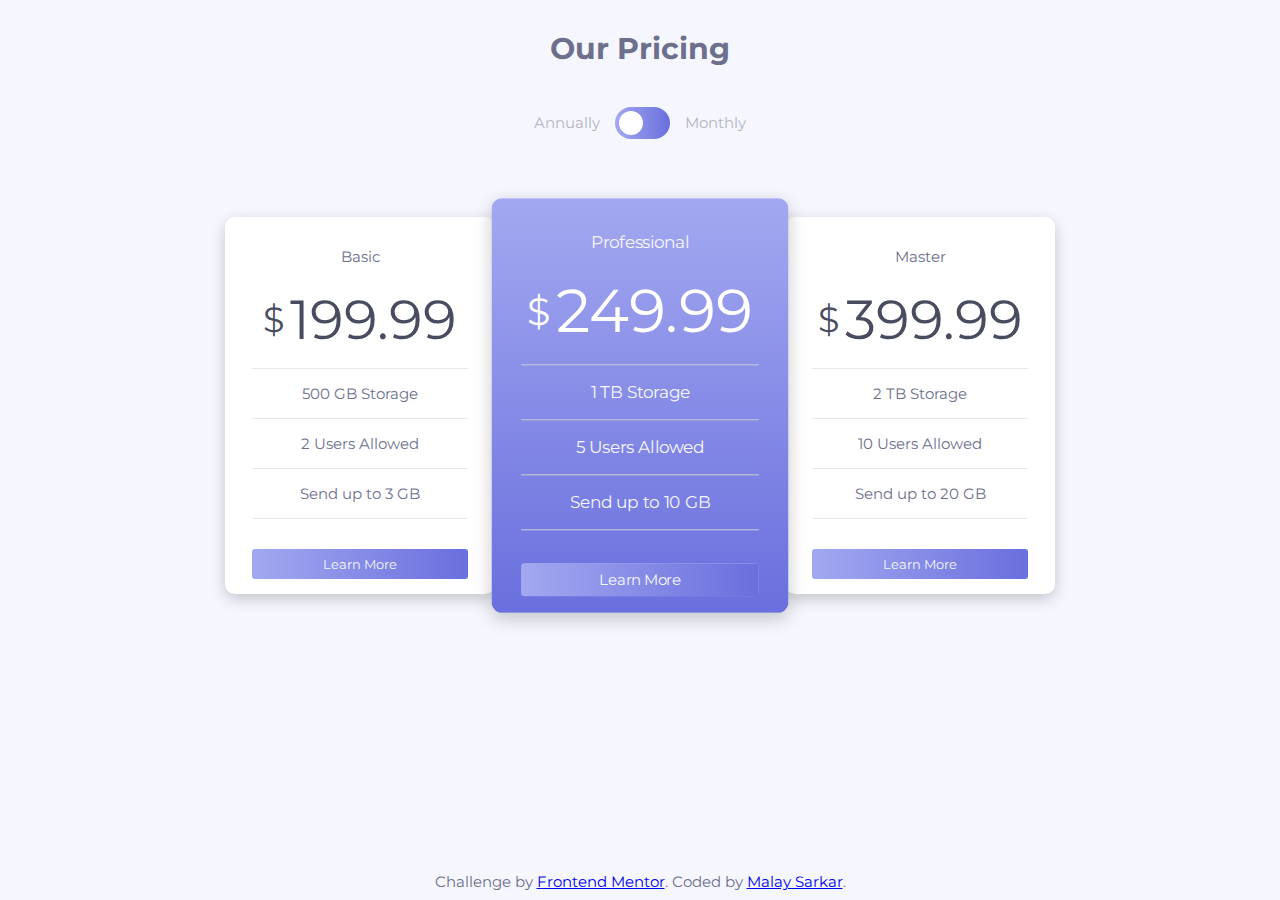
==== pricing-component2/index.html @ 7c0ac4d8 "first commit: pricing component with toggle" ====
<!DOCTYPE html>
<html lang="en">
<head>
  <meta charset="UTF-8">
  <meta name="viewport" content="width=device-width, initial-scale=1.0"> <!-- displays site properly based on user's device -->

  <link rel="icon" type="image/png" sizes="32x32" href="./images/favicon-32x32.png">
  
  <title>Price Qoutes</title>

  <link rel="stylesheet" href="style.css"/>
  <link rel="preconnect" href="https://fonts.googleapis.com">
  <link rel="preconnect" href="https://fonts.gstatic.com" crossorigin>
  <link href="https://fonts.googleapis.com/css2?family=Montserrat:wght@700&display=swap" rel="stylesheet">

  <script src="script.js" defer></script>
</head>
<body>
    <h1>Our Pricing</h1>
    <div class="subscriptionChoice">
      Annually
      <div class="toggleContainer" id="toggleContainer">
        <div class="ball annually" id="ball"></div>
      </div>
      Monthly
    </div>
    <div class="priceContainer">
      <div class="priceBox" id="priceBoxBasic">
        <div class="subscriptionName">
          Basic
        </div>
        <div class="price annually" id="annuallyB">
          <div class='dollar'>&dollar;</div>199.99
        </div>
        <div class="price monthly hide" id="monthlyB">
          <div class='dollar'>&dollar;</div>19.99
        </div>
        <ul style="list-style-type: none">
          <li>500 GB Storage</li>
          <li>2 Users Allowed</li>
          <li>Send up to 3 GB</li>
        </ul>
        <button>Learn More</button>
      </div>
      <div class="priceBox inFocus"  id="priceBoxProfessional">
        <div class="subscriptionName">
          Professional
        </div>
        <div class="price annually" id="annuallyP">
          <div class='dollar'>&dollar;</div>249.99
        </div>
        <div class="price monthly hide" id="monthlyP">
          <div class='dollar'>&dollar;</div>24.99
        </div>
        <ul style="list-style-type: none">
          <li>1 TB Storage</li>
          <li>5 Users Allowed</li>
          <li>Send up to 10 GB</li>
        </ul>
        <button>Learn More</button>
      </div>
      <div class="priceBox" id="priceBoxMaster">
        <div class="subscriptionName">
          Master
        </div>
        <div class="price annually" id="annuallyM">
          <div class='dollar'>&dollar;</div>399.99
        </div>
        <div class="price monthly hide" id="monthlyM">
          <div class='dollar'>&dollar;</div>39.99
        </div>
        <ul style="list-style-type: none">
          <li>2 TB Storage</li>
          <li>10 Users Allowed</li>
          <li>Send up to 20 GB</li>
        </ul>
        <button>Learn More</button>
      </div>
    </div>
  <div class="attribution">
    Challenge by <a href="https://www.frontendmentor.io?ref=challenge" target="_blank">Frontend Mentor</a>. 
    Coded by <a href="#">Malay Sarkar</a>.
  </div>
</body>
</html>
---- pricing-component2/style.css ----
*   {
    box-sizing: border-box;
    /* border: 1px solid black; */
}

body    {
    font-family: 'Montserrat', sans-serif;
    display: flex;
    flex-direction: column;
    justify-content: center;
    align-items: center;
    background-color: hsl(240, 78%, 98%);
    width: 100vw;
    min-height: 100vh;
    margin: 0px;
    font-size: 15px;
    color: hsl(233, 13%, 49%);
}

.subscriptionChoice {
    display: flex;
    flex-direction: row;
    justify-content: center;
    align-items: center;
    padding: 20px 0 50px 0;
    color: hsl(234, 14%, 74%);
}

.toggleContainer    {
    background-image: linear-gradient(to right, hsl(236, 72%, 79%), hsl(237, 63%, 64%));
    height: 32px;
    width: 55px;
    margin: 0 15px 0 15px;
    border-radius: 16px;
    position: relative;
}

.ball   {
    height: 24px;
    width: 24px;
    border-radius: 50%;
    background-color: white;
    position: absolute;
    right: 4px;
    top: 4px;
    animation: slideRight 0.3s ease-in-out;
    /* animation-name: slideRight;
    animation-duration: 1s; */
    /* transform: translateX(19px); */
}

.ball.annually   {
    left: 4px;
    animation: slideLeft 0.3s ease-in-out;
    /* transition: slideLeft 2s ease; */
    /* animation-name: slideLeft;
    animation-duration: 1s; */
    /* transform: translateX(-19px); */
}

@keyframes slideRight {
    0%  { left: 4px; right: 27px;}
    100%    { left: 27px; right: 4px;}
}
@keyframes slideLeft {
    0%  { left: 27px; right: 4px;}
    100%    { left: 4px; right: 27px;}
}

.priceContainer {
    display: flex;
    flex-direction: row;
    justify-content: center;
    align-items: center;
    width: 1000px;
    height: fit-content;
    margin: 20px 0 20px 0;
}

.priceBox   {
    display: flex;
    flex-direction: column;
    justify-content: center;
    align-items: center;
    margin: 8px 5px 8px 5px;
    background-color: white;
    border-radius: 10px;
    box-shadow: 0 5px 15px rgba(0, 0, 0, 0.2);
}

.priceBox.inFocus   {
    background-image: linear-gradient(hsl(236, 72%, 79%), hsl(237, 63%, 64%));
    color: hsl(240, 78%, 98%);
    transform: scale(1.1);
}

.priceBox .subscriptionName {
    padding: 30px 0 20px 0;
    width: inherit;
    text-align: center;
    /* width: 90%; */
}

.priceBox.inFocus .subscriptionName{
    color: hsl(240, 78%, 98%);
}

.priceBox .price    {
    display: flex;
    flex-direction: row;
    justify-content: center;
    align-items: center;
    font-size: 55px;
    color: hsl(232, 13%, 33%);
    width: 270px;
    text-align: center;
}

.priceBox.inFocus .price {
    color: white;
}

.priceBox .price.hide   {
    display: none;
}

.priceBox .price .dollar{
    font-size: 35px;
    padding-right: 5px;
}

.priceBox ul   {
    text-align: center;
    padding: 0;
    width: 80%;
    border-bottom: 1px solid hsl(234, 14%, 92%);
}
.priceBox.inFocus ul{
    border-bottom: 1px solid hsl(234, 14%, 80%);
}

.priceBox li    {
    padding: 15px 0 15px 0;
    width: 100%;
    border-top: 1px solid hsl(234, 14%, 92%);
}

.priceBox.inFocus li{
    border-top: 1px solid hsl(234, 14%, 80%);
}

.priceBox button    {
    background-image: linear-gradient(to right, hsl(236, 72%, 79%), hsl(237, 63%, 64%));
    color: hsl(240, 78%, 98%);
    width: 80%;
    height: 30px;
    border: 0px;
    border-radius: 3px;
    font-family: 'Montserrat', sans-serif;
    border-top: hsl(240, 78%, 98%);
    margin: 15px 0 15px 0;
}

.priceBox.inFocus button    {
    background-color: hsl(240, 78%, 98%);
}

.attribution    {
    margin-top: 250px;
}

@media screen and (max-width: 900px)   {
    body {
        min-height: 1600px
    }
    .priceContainer {
        flex-direction: column;
    }
    .attribution{
        margin-top: 150px;
    }
}
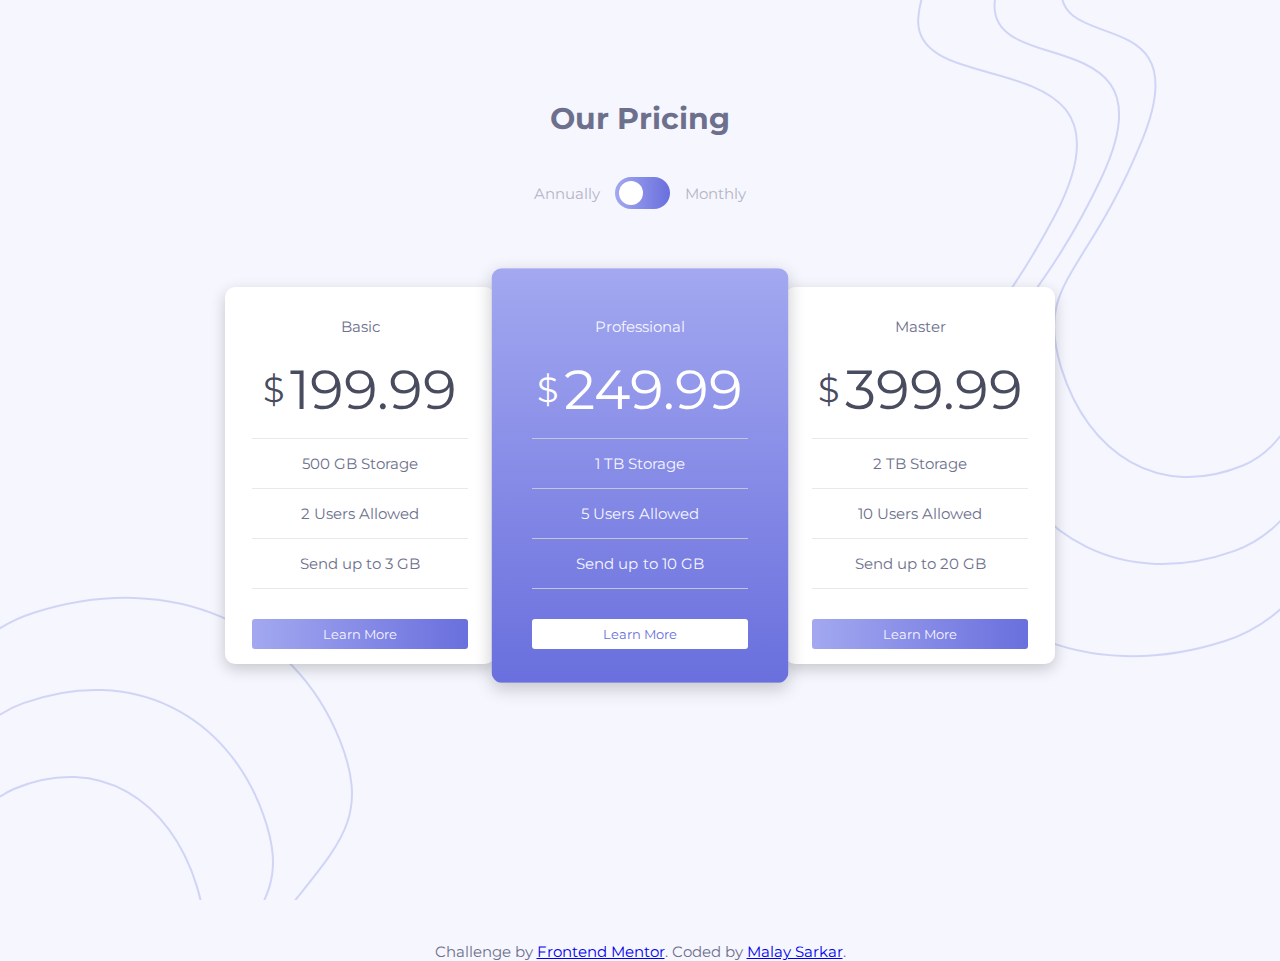
==== commit 1ddf46b3: "some css modification: added transitions and mobile version update" ====
--- a/pricing-component2/index.html
+++ b/pricing-component2/index.html
@@ -16,7 +16,7 @@
   <script src="script.js" defer></script>
 </head>
 <body>
-    <h1>Our Pricing</h1>
+    <h1 class="title">Our Pricing</h1>
     <div class="subscriptionChoice">
       Annually
       <div class="toggleContainer" id="toggleContainer">
@@ -26,55 +26,61 @@
     </div>
     <div class="priceContainer">
       <div class="priceBox" id="priceBoxBasic">
-        <div class="subscriptionName">
-          Basic
+        <div class="priceBoxInner">
+          <div class="subscriptionName">
+            Basic
+          </div>
+          <div class="price annually" id="annuallyB">
+            <div class='dollar'>&dollar;</div>199.99
+          </div>
+          <div class="price monthly hide" id="monthlyB">
+            <div class='dollar'>&dollar;</div>19.99
+          </div>
+          <ul style="list-style-type: none">
+            <li>500 GB Storage</li>
+            <li>2 Users Allowed</li>
+            <li>Send up to 3 GB</li>
+          </ul>
+          <button>Learn More</button>
         </div>
-        <div class="price annually" id="annuallyB">
-          <div class='dollar'>&dollar;</div>199.99
-        </div>
-        <div class="price monthly hide" id="monthlyB">
-          <div class='dollar'>&dollar;</div>19.99
-        </div>
-        <ul style="list-style-type: none">
-          <li>500 GB Storage</li>
-          <li>2 Users Allowed</li>
-          <li>Send up to 3 GB</li>
-        </ul>
-        <button>Learn More</button>
       </div>
       <div class="priceBox inFocus"  id="priceBoxProfessional">
-        <div class="subscriptionName">
-          Professional
+        <div class="priceBoxInner">
+          <div class="subscriptionName">
+            Professional
+          </div>
+          <div class="price annually" id="annuallyP">
+            <div class='dollar'>&dollar;</div>249.99
+          </div>
+          <div class="price monthly hide" id="monthlyP">
+            <div class='dollar'>&dollar;</div>24.99
+          </div>
+          <ul style="list-style-type: none">
+            <li>1 TB Storage</li>
+            <li>5 Users Allowed</li>
+            <li>Send up to 10 GB</li>
+          </ul>
+          <button>Learn More</button>
         </div>
-        <div class="price annually" id="annuallyP">
-          <div class='dollar'>&dollar;</div>249.99
-        </div>
-        <div class="price monthly hide" id="monthlyP">
-          <div class='dollar'>&dollar;</div>24.99
-        </div>
-        <ul style="list-style-type: none">
-          <li>1 TB Storage</li>
-          <li>5 Users Allowed</li>
-          <li>Send up to 10 GB</li>
-        </ul>
-        <button>Learn More</button>
       </div>
       <div class="priceBox" id="priceBoxMaster">
-        <div class="subscriptionName">
-          Master
+        <div class="priceBoxInner">
+          <div class="subscriptionName">
+            Master
+          </div>
+          <div class="price annually" id="annuallyM">
+            <div class='dollar'>&dollar;</div>399.99
+          </div>
+          <div class="price monthly hide" id="monthlyM">
+            <div class='dollar'>&dollar;</div>39.99
+          </div>
+          <ul style="list-style-type: none">
+            <li>2 TB Storage</li>
+            <li>10 Users Allowed</li>
+            <li>Send up to 20 GB</li>
+          </ul>
+          <button>Learn More</button>
         </div>
-        <div class="price annually" id="annuallyM">
-          <div class='dollar'>&dollar;</div>399.99
-        </div>
-        <div class="price monthly hide" id="monthlyM">
-          <div class='dollar'>&dollar;</div>39.99
-        </div>
-        <ul style="list-style-type: none">
-          <li>2 TB Storage</li>
-          <li>10 Users Allowed</li>
-          <li>Send up to 20 GB</li>
-        </ul>
-        <button>Learn More</button>
       </div>
     </div>
   <div class="attribution">
--- a/pricing-component2/style.css
+++ b/pricing-component2/style.css
@@ -1,6 +1,7 @@
 *   {
     box-sizing: border-box;
     /* border: 1px solid black; */
+    cursor: default;
 }
 
 body    {
@@ -14,7 +15,37 @@
     min-height: 100vh;
     margin: 0px;
     font-size: 15px;
-    color: hsl(233, 13%, 49%);
+    color: hsl(233, 13%, 49%);    
+}
+
+body::before{
+    content: '';
+	background-image: url('./images/bg-top.svg');
+	background-repeat: no-repeat;
+	background-position: top right;
+	position: absolute;
+	top: 0;
+	right: 0;
+	height: 100%;
+	width: 100%;
+	z-index: -1;
+}
+
+body::after{
+    content: '';
+	background-image: url('./images/bg-bottom.svg');
+	background-repeat: no-repeat;
+	background-position: bottom left;
+	position: absolute;
+	bottom: 0;
+	left: 0;
+	height: 100%;
+	width: 100%;
+	z-index: -1;
+}
+
+.title  {
+    margin-top: 100px;
 }
 
 .subscriptionChoice {
@@ -33,6 +64,8 @@
     margin: 0 15px 0 15px;
     border-radius: 16px;
     position: relative;
+    /* cursor: none; */
+    caret-color: transparent;
 }
 
 .ball   {
@@ -86,12 +119,26 @@
     background-color: white;
     border-radius: 10px;
     box-shadow: 0 5px 15px rgba(0, 0, 0, 0.2);
-}
+    caret-color: transparent;
+}
+
+.priceBoxInner  {
+    display: flex;
+    flex-direction: column;
+    justify-content: center;
+    align-items: center;
+    background-image: none;
+}
+
 
 .priceBox.inFocus   {
     background-image: linear-gradient(hsl(236, 72%, 79%), hsl(237, 63%, 64%));
     color: hsl(240, 78%, 98%);
     transform: scale(1.1);
+}
+
+.priceBox.inFocus > *   {
+    transform: scale(0.9091);
 }
 
 .priceBox .subscriptionName {
@@ -161,8 +208,11 @@
     margin: 15px 0 15px 0;
 }
 
-.priceBox.inFocus button    {
-    background-color: hsl(240, 78%, 98%);
+.inFocus button    {
+    background-color: white;
+    /* background-color: white; */
+    background-image: none;
+    color: hsl(237, 63%, 64%);
 }
 
 .attribution    {
@@ -176,6 +226,12 @@
     .priceContainer {
         flex-direction: column;
     }
+    .priceBox.inFocus   {
+        transform: scale(1);
+    }
+    .priceBox.inFocus > *   {
+        transform: scale(1);
+    }
     .attribution{
         margin-top: 150px;
     }
